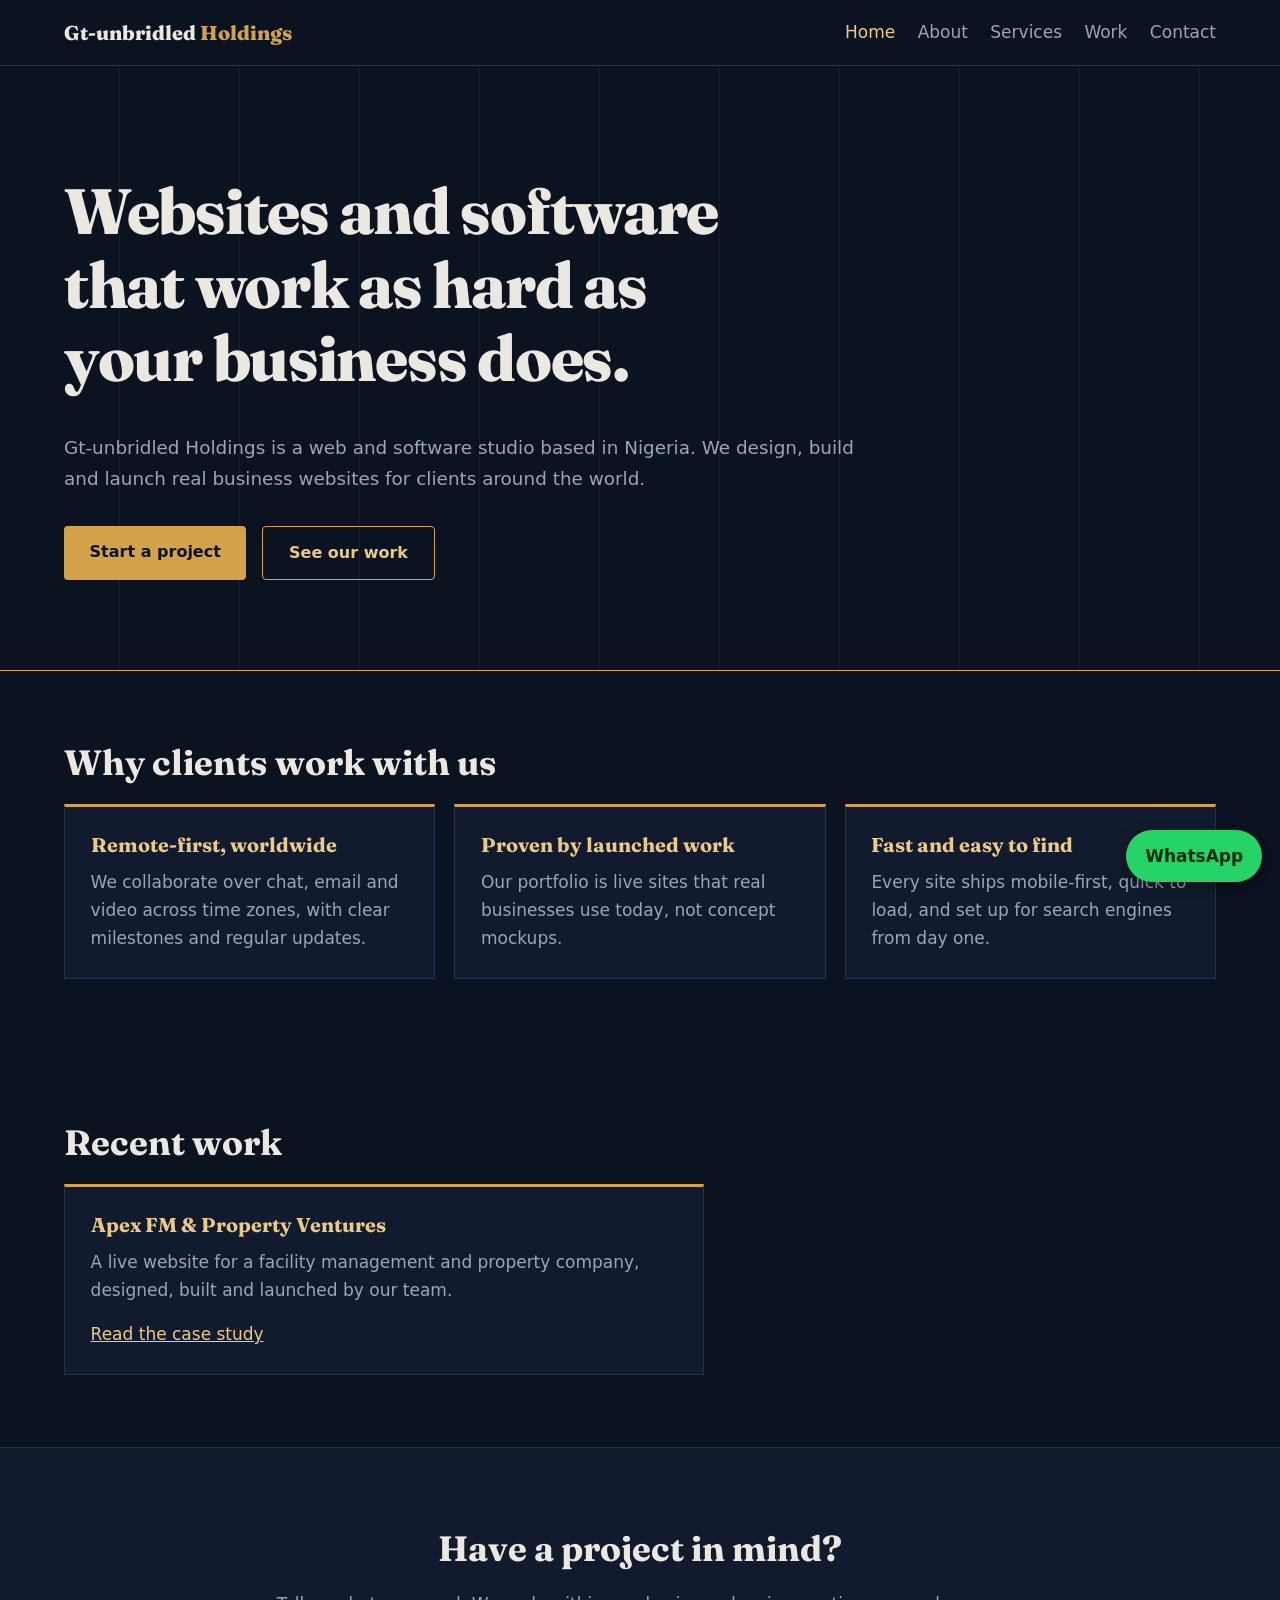
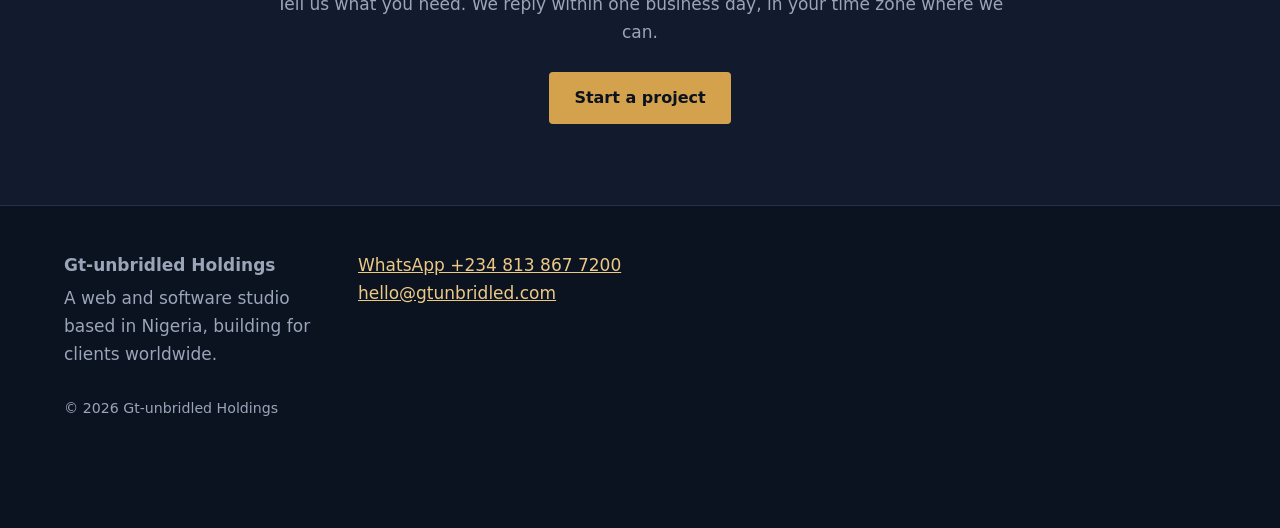
==== index.html @ 2d00f97f "Rename inde.html to index.html" ====
<!DOCTYPE html>
<html lang="en"><head><meta charset="utf-8"><meta name="viewport" content="width=device-width,initial-scale=1">
<title>Gt-unbridled Holdings | Web and Software Development Studio</title><meta name="description" content="We build fast, credible business websites and web apps for companies anywhere in the world. Based in Nigeria, working remotely with clients globally."><meta name="robots" content="index,follow">
<link rel="canonical" href="https://gtunbridled.com/">
<meta property="og:type" content="website"><meta property="og:site_name" content="Gt-unbridled Holdings"><meta property="og:title" content="Gt-unbridled Holdings | Web and Software Development Studio"><meta property="og:description" content="We build fast, credible business websites and web apps for companies anywhere in the world. Based in Nigeria, working remotely with clients globally."><meta property="og:url" content="https://gtunbridled.com/index.html"><meta name="twitter:card" content="summary">
<link rel="icon" href="favicon.svg" type="image/svg+xml">
<link rel="preconnect" href="https://fonts.googleapis.com"><link rel="preconnect" href="https://fonts.gstatic.com" crossorigin>
<link rel="stylesheet" href="https://fonts.googleapis.com/css2?family=Fraunces:opsz,wght@9..144,600;9..144,800&display=swap" media="print" onload="this.media='all'">
<link rel="stylesheet" href="style.css">
<script type="application/ld+json">{"@context":"https://schema.org","@type":"ProfessionalService","name":"Gt-unbridled Holdings","url":"https://gtunbridled.com/","description":"Web and software development studio based in Nigeria, serving clients worldwide.","areaServed":"Worldwide","telephone":"+234 813 867 7200","email":"hello@gtunbridled.com","address":{"@type":"PostalAddress","addressCountry":"NG"}}</script></head>
<body><header class="top"><a class="brand" href="index.html">Gt-unbridled <span>Holdings</span></a>
<button class="menu" aria-label="Menu" aria-expanded="false">Menu</button><nav><a href="index.html" aria-current=page>Home</a><a href="about.html">About</a><a href="services.html">Services</a><a href="work.html">Work</a><a href="contact.html">Contact</a></nav></header>
<main>
<section class="hero"><h1>Websites and software that work as hard as your business does.</h1>
<p>Gt-unbridled Holdings is a web and software studio based in Nigeria. We design, build and launch real business websites for clients around the world.</p>
<div class="row"><a class="btn" href="contact.html">Start a project</a><a class="btn ghost" href="work.html">See our work</a></div></section>
<section class="wrap"><h2>Why clients work with us</h2><div class="grid">
<div class="card"><h3>Remote-first, worldwide</h3><p>We collaborate over chat, email and video across time zones, with clear milestones and regular updates.</p></div>
<div class="card"><h3>Proven by launched work</h3><p>Our portfolio is live sites that real businesses use today, not concept mockups.</p></div>
<div class="card"><h3>Fast and easy to find</h3><p>Every site ships mobile-first, quick to load, and set up for search engines from day one.</p></div></div></section>
<section class="wrap"><h2>Recent work</h2><div class="card feat"><h3>Apex FM &amp; Property Ventures</h3><p>A live website for a facility management and property company, designed, built and launched by our team.</p><a href="work.html">Read the case study</a></div></section><section class="band"><h2>Have a project in mind?</h2><p>Tell us what you need. We reply within one business day, in your time zone where we can.</p><a class="btn" href="contact.html">Start a project</a></section></main>
<footer><div><strong>Gt-unbridled Holdings</strong><p>A web and software studio based in Nigeria, building for clients worldwide.</p></div>
<div><a href="https://wa.me/2348138677200">WhatsApp +234 813 867 7200</a><br><a href="mailto:hello@gtunbridled.com">hello@gtunbridled.com</a></div><small>&copy; 2026 Gt-unbridled Holdings</small></footer>
<a class="wa" href="https://wa.me/2348138677200" aria-label="Chat on WhatsApp">WhatsApp</a>
<script src="script.js" defer></script></body></html>
---- style.css ----
:root{--bg:#0b1220;--panel:#121b2e;--gold:#d4a24c;--gold2:#ecc987;--tx:#ebe8e1;--mu:#9ba5b8;--ln:#26324a}
*{box-sizing:border-box}html{scroll-behavior:smooth}
body{margin:0;background:var(--bg);color:var(--tx);font:17px/1.65 system-ui,-apple-system,"Segoe UI",Roboto,sans-serif}
h1,h2,h3{font-family:Fraunces,Georgia,serif;line-height:1.15;margin:0 0 .6em}
h1{font-size:clamp(2.2rem,6vw,4rem);font-weight:800;letter-spacing:-.02em}h2{font-size:clamp(1.6rem,3.5vw,2.2rem)}h3{font-size:1.25rem;color:var(--gold2)}
a{color:var(--gold2)}p{max-width:68ch}
.top{display:flex;align-items:center;justify-content:space-between;flex-wrap:wrap;padding:1rem 5vw;border-bottom:1px solid var(--ln);position:sticky;top:0;background:var(--bg);z-index:5}
.brand{font-family:Fraunces,Georgia,serif;font-weight:800;font-size:1.25rem;color:var(--tx);text-decoration:none}.brand span{color:var(--gold)}
nav a{color:var(--mu);text-decoration:none;margin-left:1.4rem}nav a:hover,nav a[aria-current]{color:var(--gold2)}
.menu{display:none;background:none;border:1px solid var(--ln);color:var(--tx);padding:.4rem .9rem;border-radius:6px;font:inherit}
.hero{padding:12vh 5vw 10vh;background:repeating-linear-gradient(90deg,transparent 0 119px,rgba(212,162,76,.08) 119px 120px);border-bottom:1px solid var(--gold)}
.hero h1{max-width:16ch}.hero p{font-size:1.15rem;color:var(--mu)}
.wrap{padding:8vh 5vw}.narrow{max-width:820px}
.row{display:flex;gap:1rem;flex-wrap:wrap;margin-top:2rem}
.btn{display:inline-block;background:var(--gold);color:#0b1220;font-weight:700;padding:.8rem 1.6rem;border:0;border-radius:4px;text-decoration:none;font-size:1rem;cursor:pointer}
.btn:hover{background:var(--gold2)}.ghost{background:none;color:var(--gold2);border:1px solid var(--gold)}.ghost:hover{background:rgba(212,162,76,.12)}
.grid{display:grid;grid-template-columns:repeat(auto-fit,minmax(250px,1fr));gap:1.2rem}
.card{background:var(--panel);border:1px solid var(--ln);border-top:3px solid var(--gold);padding:1.6rem}.card p{color:var(--mu);margin:0}
.feat{max-width:640px}.feat p{margin-bottom:1rem}
.band{text-align:center;padding:9vh 5vw;background:var(--panel);border-top:1px solid var(--ln)}.band p{margin:0 auto 1.6rem;color:var(--mu)}
ul{padding-left:1.2rem}li{margin:.4rem 0}.note{color:var(--mu);font-style:italic}
form{display:grid;gap:1.1rem;margin-top:2rem}label{display:grid;gap:.35rem;color:var(--mu);font-size:.95rem}
input,select,textarea{background:var(--panel);border:1px solid var(--ln);color:var(--tx);padding:.75rem;border-radius:4px;font:inherit}
input:focus,select:focus,textarea:focus,a:focus-visible,button:focus-visible{outline:2px solid var(--gold2);outline-offset:2px}
footer{display:grid;grid-template-columns:repeat(auto-fit,minmax(240px,1fr));gap:1.5rem;padding:5vh 5vw 12vh;border-top:1px solid var(--ln);color:var(--mu)}footer p{margin:.3rem 0}footer small{grid-column:1/-1}
.wa{position:fixed;right:1.1rem;bottom:1.1rem;background:#25d366;color:#062b14;font-weight:700;padding:.75rem 1.2rem;border-radius:999px;text-decoration:none;box-shadow:0 4px 14px rgba(0,0,0,.4);z-index:9}
@media(max-width:720px){.menu{display:block}nav{display:none;width:100%;padding-top:.8rem}nav.open{display:block}nav a{display:block;margin:0;padding:.6rem 0}}
@media(prefers-reduced-motion:reduce){html{scroll-behavior:auto}}
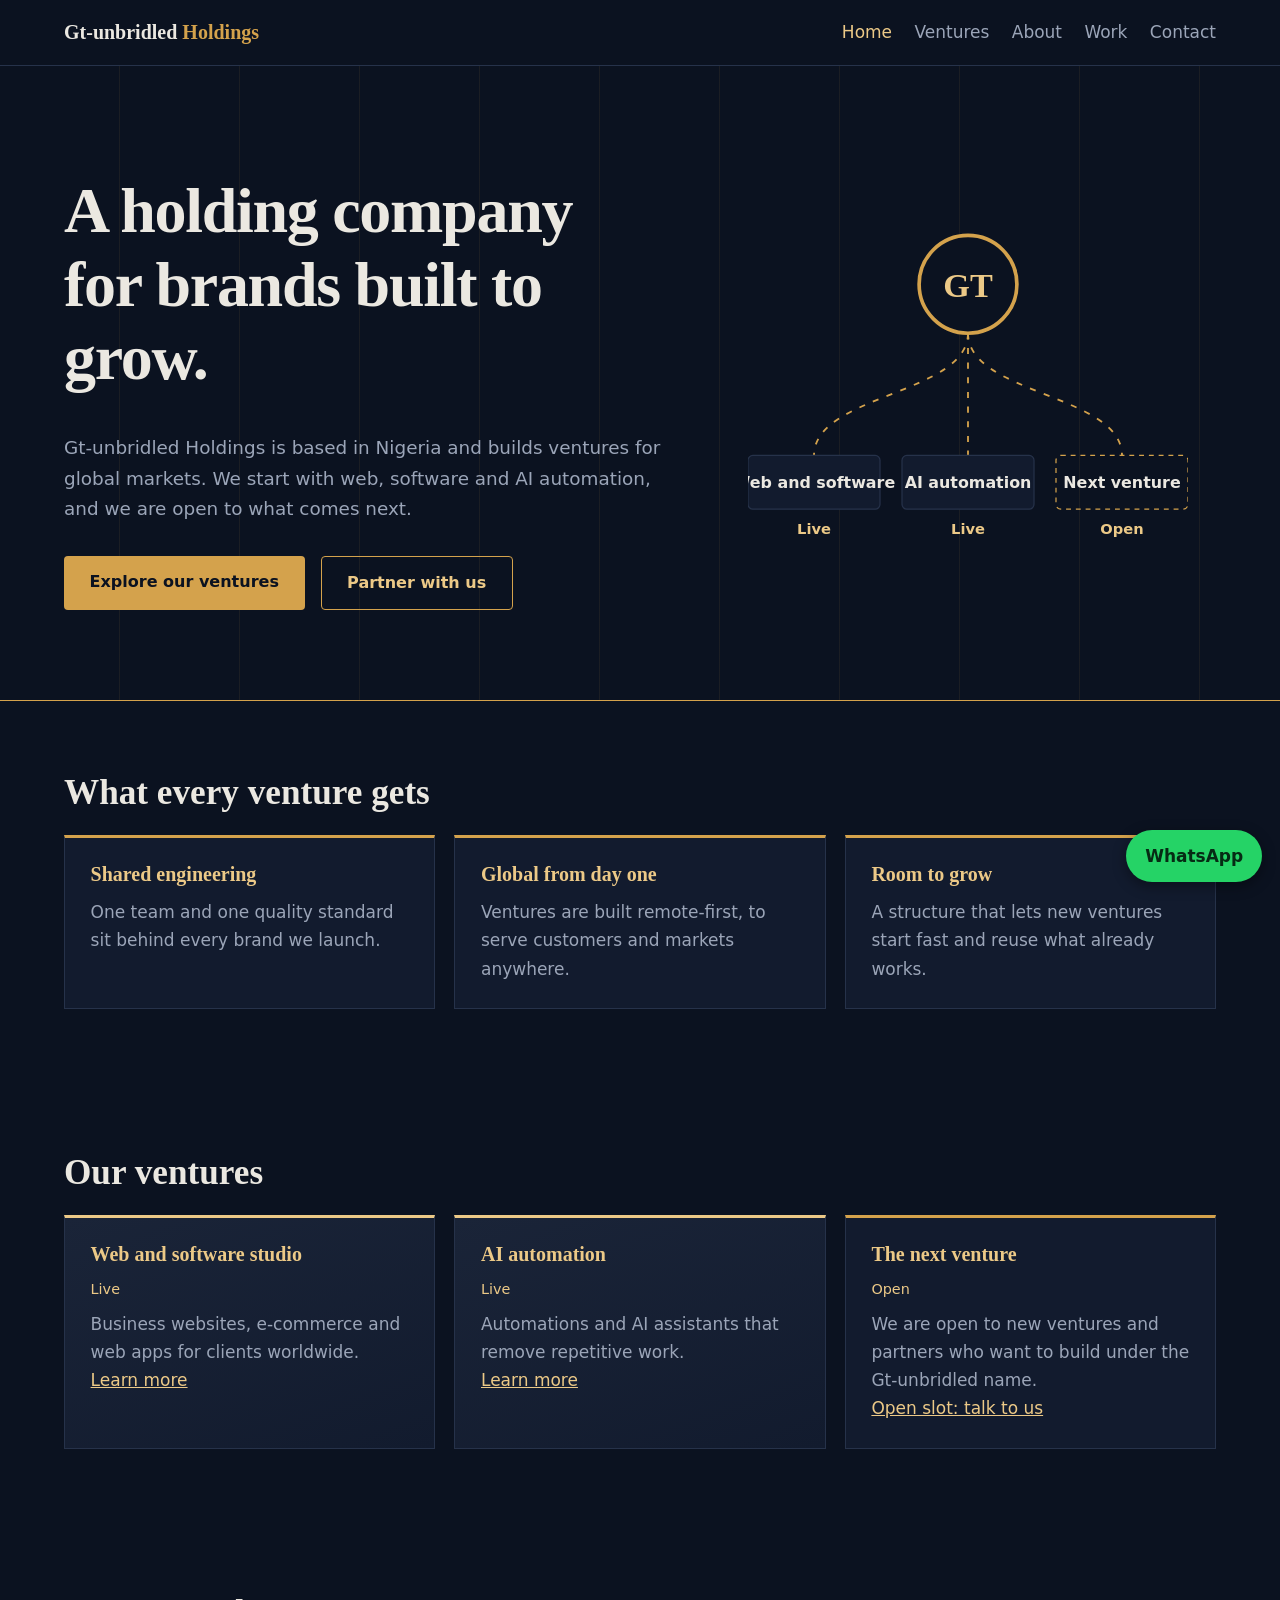
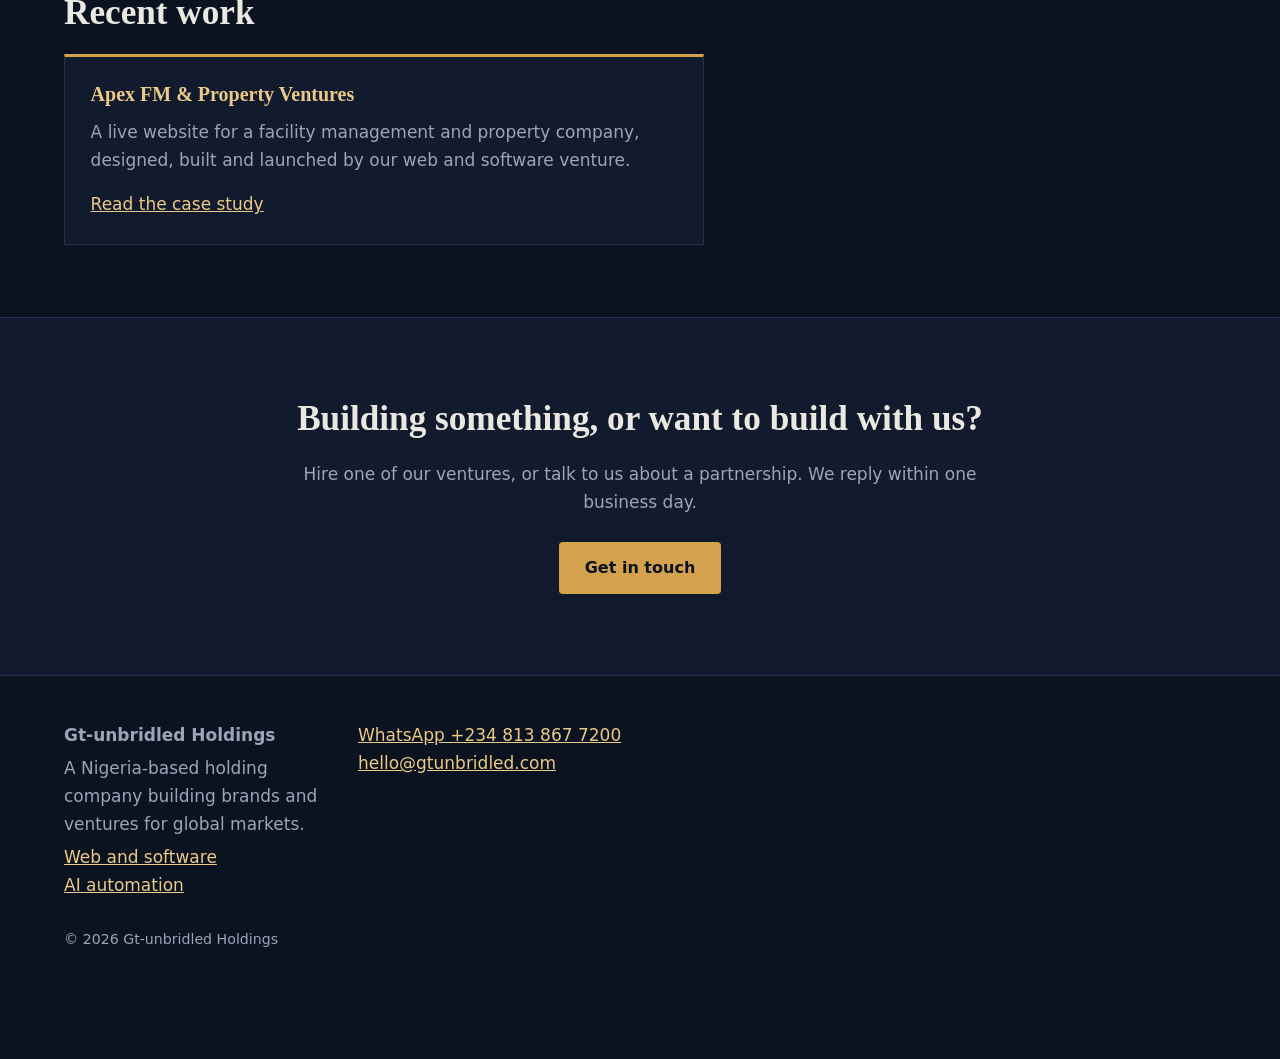
==== commit 0141fa24: "Add files via upload" ====
--- a/index.html
+++ b/index.html
@@ -1,25 +1,20 @@
 <!DOCTYPE html>
-<html lang="en"><head><meta charset="utf-8"><meta name="viewport" content="width=device-width,initial-scale=1">
-<title>Gt-unbridled Holdings | Web and Software Development Studio</title><meta name="description" content="We build fast, credible business websites and web apps for companies anywhere in the world. Based in Nigeria, working remotely with clients globally."><meta name="robots" content="index,follow">
+<html lang="en"><head><meta charset="utf-8"><meta name="viewport" content="width=device-width,initial-scale=1"><meta http-equiv="Content-Security-Policy" content="default-src 'self'; script-src 'self'; style-src 'self' 'unsafe-inline' https://fonts.googleapis.com; font-src https://fonts.gstatic.com; img-src 'self' data:; connect-src https://formspree.io; form-action https://formspree.io; base-uri 'self'">
+<title>Gt-unbridled Holdings | Holding Company Building Brands and Ventures</title><meta name="description" content="Gt-unbridled Holdings is a Nigeria-based holding company building brands and ventures for global markets, starting with web, software and AI automation."><meta name="robots" content="index,follow">
 <link rel="canonical" href="https://gtunbridled.com/">
-<meta property="og:type" content="website"><meta property="og:site_name" content="Gt-unbridled Holdings"><meta property="og:title" content="Gt-unbridled Holdings | Web and Software Development Studio"><meta property="og:description" content="We build fast, credible business websites and web apps for companies anywhere in the world. Based in Nigeria, working remotely with clients globally."><meta property="og:url" content="https://gtunbridled.com/index.html"><meta name="twitter:card" content="summary">
+<meta property="og:type" content="website"><meta property="og:site_name" content="Gt-unbridled Holdings"><meta property="og:title" content="Gt-unbridled Holdings | Holding Company Building Brands and Ventures"><meta property="og:description" content="Gt-unbridled Holdings is a Nigeria-based holding company building brands and ventures for global markets, starting with web, software and AI automation."><meta property="og:url" content="https://gtunbridled.com/index.html"><meta name="twitter:card" content="summary">
 <link rel="icon" href="favicon.svg" type="image/svg+xml">
 <link rel="preconnect" href="https://fonts.googleapis.com"><link rel="preconnect" href="https://fonts.gstatic.com" crossorigin>
-<link rel="stylesheet" href="https://fonts.googleapis.com/css2?family=Fraunces:opsz,wght@9..144,600;9..144,800&display=swap" media="print" onload="this.media='all'">
+<link rel="stylesheet" href="https://fonts.googleapis.com/css2?family=Fraunces:opsz,wght@9..144,600;9..144,800&display=swap">
 <link rel="stylesheet" href="style.css">
-<script type="application/ld+json">{"@context":"https://schema.org","@type":"ProfessionalService","name":"Gt-unbridled Holdings","url":"https://gtunbridled.com/","description":"Web and software development studio based in Nigeria, serving clients worldwide.","areaServed":"Worldwide","telephone":"+234 813 867 7200","email":"hello@gtunbridled.com","address":{"@type":"PostalAddress","addressCountry":"NG"}}</script></head>
-<body><header class="top"><a class="brand" href="index.html">Gt-unbridled <span>Holdings</span></a>
-<button class="menu" aria-label="Menu" aria-expanded="false">Menu</button><nav><a href="index.html" aria-current=page>Home</a><a href="about.html">About</a><a href="services.html">Services</a><a href="work.html">Work</a><a href="contact.html">Contact</a></nav></header>
-<main>
-<section class="hero"><h1>Websites and software that work as hard as your business does.</h1>
-<p>Gt-unbridled Holdings is a web and software studio based in Nigeria. We design, build and launch real business websites for clients around the world.</p>
-<div class="row"><a class="btn" href="contact.html">Start a project</a><a class="btn ghost" href="work.html">See our work</a></div></section>
-<section class="wrap"><h2>Why clients work with us</h2><div class="grid">
-<div class="card"><h3>Remote-first, worldwide</h3><p>We collaborate over chat, email and video across time zones, with clear milestones and regular updates.</p></div>
-<div class="card"><h3>Proven by launched work</h3><p>Our portfolio is live sites that real businesses use today, not concept mockups.</p></div>
-<div class="card"><h3>Fast and easy to find</h3><p>Every site ships mobile-first, quick to load, and set up for search engines from day one.</p></div></div></section>
-<section class="wrap"><h2>Recent work</h2><div class="card feat"><h3>Apex FM &amp; Property Ventures</h3><p>A live website for a facility management and property company, designed, built and launched by our team.</p><a href="work.html">Read the case study</a></div></section><section class="band"><h2>Have a project in mind?</h2><p>Tell us what you need. We reply within one business day, in your time zone where we can.</p><a class="btn" href="contact.html">Start a project</a></section></main>
-<footer><div><strong>Gt-unbridled Holdings</strong><p>A web and software studio based in Nigeria, building for clients worldwide.</p></div>
+<script type="application/ld+json">{"@context":"https://schema.org","@type":"Organization","name":"Gt-unbridled Holdings","url":"https://gtunbridled.com/","description":"Nigeria-based holding company building brands and ventures, starting with web, software and AI automation, serving clients worldwide.","areaServed":"Worldwide","telephone":"+234 813 867 7200","email":"hello@gtunbridled.com","address":{"@type":"PostalAddress","addressCountry":"NG"}}</script></head>
+<body><a class="skip" href="#m">Skip to content</a><header class="top"><a class="brand" href="index.html">Gt-unbridled <span>Holdings</span></a>
+<button class="menu" aria-label="Menu" aria-expanded="false">Menu</button><nav><a href="index.html" aria-current=page>Home</a><a href="ventures.html">Ventures</a><a href="about.html">About</a><a href="work.html">Work</a><a href="contact.html">Contact</a></nav></header>
+<main id="m"><section class="hero"><div><h1>A holding company for brands built to grow.</h1><p>Gt-unbridled Holdings is based in Nigeria and builds ventures for global markets. We start with web, software and AI automation, and we are open to what comes next.</p><div class="row"><a class="btn" href="ventures.html">Explore our ventures</a><a class="btn ghost" href="contact.html">Partner with us</a></div></div><svg class="flow" viewBox="0 0 360 296" role="img" aria-label="Diagram: Gt-unbridled Holdings at the top, with two live ventures, web and software and AI automation, and one open slot for the next venture"><path class="ln" d="M180 100 C180 150 54 150 54 200"/><path class="ln" d="M180 100 L180 200"/><path class="ln" d="M180 100 C180 150 306 150 306 200"/><rect class="nd" x="0" y="200" width="108" height="44" rx="4"/><text x="54" y="227" text-anchor="middle">Web and software</text><text class="st" x="54" y="264" text-anchor="middle">Live</text><rect class="nd" x="126" y="200" width="108" height="44" rx="4"/><text x="180" y="227" text-anchor="middle">AI automation</text><text class="st" x="180" y="264" text-anchor="middle">Live</text><rect class="nd open" x="252" y="200" width="108" height="44" rx="4"/><text x="306" y="227" text-anchor="middle">Next venture</text><text class="st" x="306" y="264" text-anchor="middle">Open</text><circle class="pulse" cx="180" cy="60" r="40"/><circle class="core" cx="180" cy="60" r="40"/><text class="ai" x="180" y="70" text-anchor="middle">GT</text></svg></section>
+<section class="wrap"><h2>What every venture gets</h2><div class="grid"><div class="card"><h3>Shared engineering</h3><p>One team and one quality standard sit behind every brand we launch.</p></div><div class="card"><h3>Global from day one</h3><p>Ventures are built remote-first, to serve customers and markets anywhere.</p></div><div class="card"><h3>Room to grow</h3><p>A structure that lets new ventures start fast and reuse what already works.</p></div></div></section>
+<section class="wrap"><h2>Our ventures</h2><div class="grid"><div class="card hot"><h3>Web and software studio</h3><p class="tag">Live</p><p>Business websites, e-commerce and web apps for clients worldwide.</p><p><a href="services.html">Learn more</a></p></div><div class="card hot"><h3>AI automation</h3><p class="tag">Live</p><p>Automations and AI assistants that remove repetitive work.</p><p><a href="ai-automation.html">Learn more</a></p></div><div class="card"><h3>The next venture</h3><p class="tag">Open</p><p>We are open to new ventures and partners who want to build under the Gt-unbridled name.</p><p><a href="contact.html">Open slot: talk to us</a></p></div></div></section>
+<section class="wrap"><h2>Recent work</h2><div class="card feat"><h3>Apex FM &amp; Property Ventures</h3><p>A live website for a facility management and property company, designed, built and launched by our web and software venture.</p><a href="work.html">Read the case study</a></div></section><section class="band"><h2>Building something, or want to build with us?</h2><p>Hire one of our ventures, or talk to us about a partnership. We reply within one business day.</p><a class="btn" href="contact.html">Get in touch</a></section></main>
+<footer><div><strong>Gt-unbridled Holdings</strong><p>A Nigeria-based holding company building brands and ventures for global markets.</p><p><a href="services.html">Web and software</a><br><a href="ai-automation.html">AI automation</a></p></div>
 <div><a href="https://wa.me/2348138677200">WhatsApp +234 813 867 7200</a><br><a href="mailto:hello@gtunbridled.com">hello@gtunbridled.com</a></div><small>&copy; 2026 Gt-unbridled Holdings</small></footer>
 <a class="wa" href="https://wa.me/2348138677200" aria-label="Chat on WhatsApp">WhatsApp</a>
-<script src="script.js" defer></script></body></html>
+<script src="script.js" defer></script></body></html>
--- a/style.css
+++ b/style.css
@@ -26,3 +26,17 @@
 .wa{position:fixed;right:1.1rem;bottom:1.1rem;background:#25d366;color:#062b14;font-weight:700;padding:.75rem 1.2rem;border-radius:999px;text-decoration:none;box-shadow:0 4px 14px rgba(0,0,0,.4);z-index:9}
 @media(max-width:720px){.menu{display:block}nav{display:none;width:100%;padding-top:.8rem}nav.open{display:block}nav a{display:block;margin:0;padding:.6rem 0}}
 @media(prefers-reduced-motion:reduce){html{scroll-behavior:auto}}
+
+.skip{position:absolute;left:-9999px;top:0;background:var(--gold);color:#0b1220;padding:.6rem 1rem;z-index:20}.skip:focus{left:0}
+.hp{position:absolute;left:-9999px}.lead{font-size:1.15rem;color:var(--mu);margin-bottom:2rem}
+.hero{display:grid;grid-template-columns:1.1fr .9fr;gap:3rem;align-items:center}
+.flow{width:100%;max-width:440px;justify-self:center}.flow text{fill:var(--tx);font:600 13px system-ui,sans-serif}.flow .ai{font:800 28px Fraunces,Georgia,serif;fill:var(--gold2)}
+.nd{fill:var(--panel);stroke:var(--ln)}.core{fill:var(--bg);stroke:var(--gold);stroke-width:3}.pulse{fill:rgba(212,162,76,.25);transform-box:fill-box;transform-origin:center;animation:pulse 3s ease-out infinite}
+.ln{fill:none;stroke:var(--gold);stroke-width:1.5;stroke-dasharray:5 7;animation:flow 1.4s linear infinite}
+@keyframes flow{to{stroke-dashoffset:-24}}@keyframes pulse{from{transform:scale(1);opacity:.9}to{transform:scale(1.7);opacity:0}}
+.hot{border-top-color:var(--gold2);background:linear-gradient(160deg,#1a2438,var(--panel))}
+.cg{display:grid;grid-template-columns:repeat(auto-fit,minmax(150px,1fr));gap:1rem;margin:1rem 0}.calc #o{color:var(--gold2);font-size:1.2rem;font-weight:600;margin:1rem 0}
+.steps{padding-left:1.3rem}.steps li{margin:.8rem 0;padding-left:.4rem}
+@media(max-width:860px){.hero{grid-template-columns:1fr}}
+@media(prefers-reduced-motion:reduce){.ln,.pulse{animation:none}}
+.nd.open{stroke:var(--gold);stroke-dasharray:4 4;fill:none}.flow .st{fill:var(--gold2);font:600 12px system-ui,sans-serif}.tag{color:var(--gold2)!important;font-size:.9rem;margin:0 0 .5rem!important}
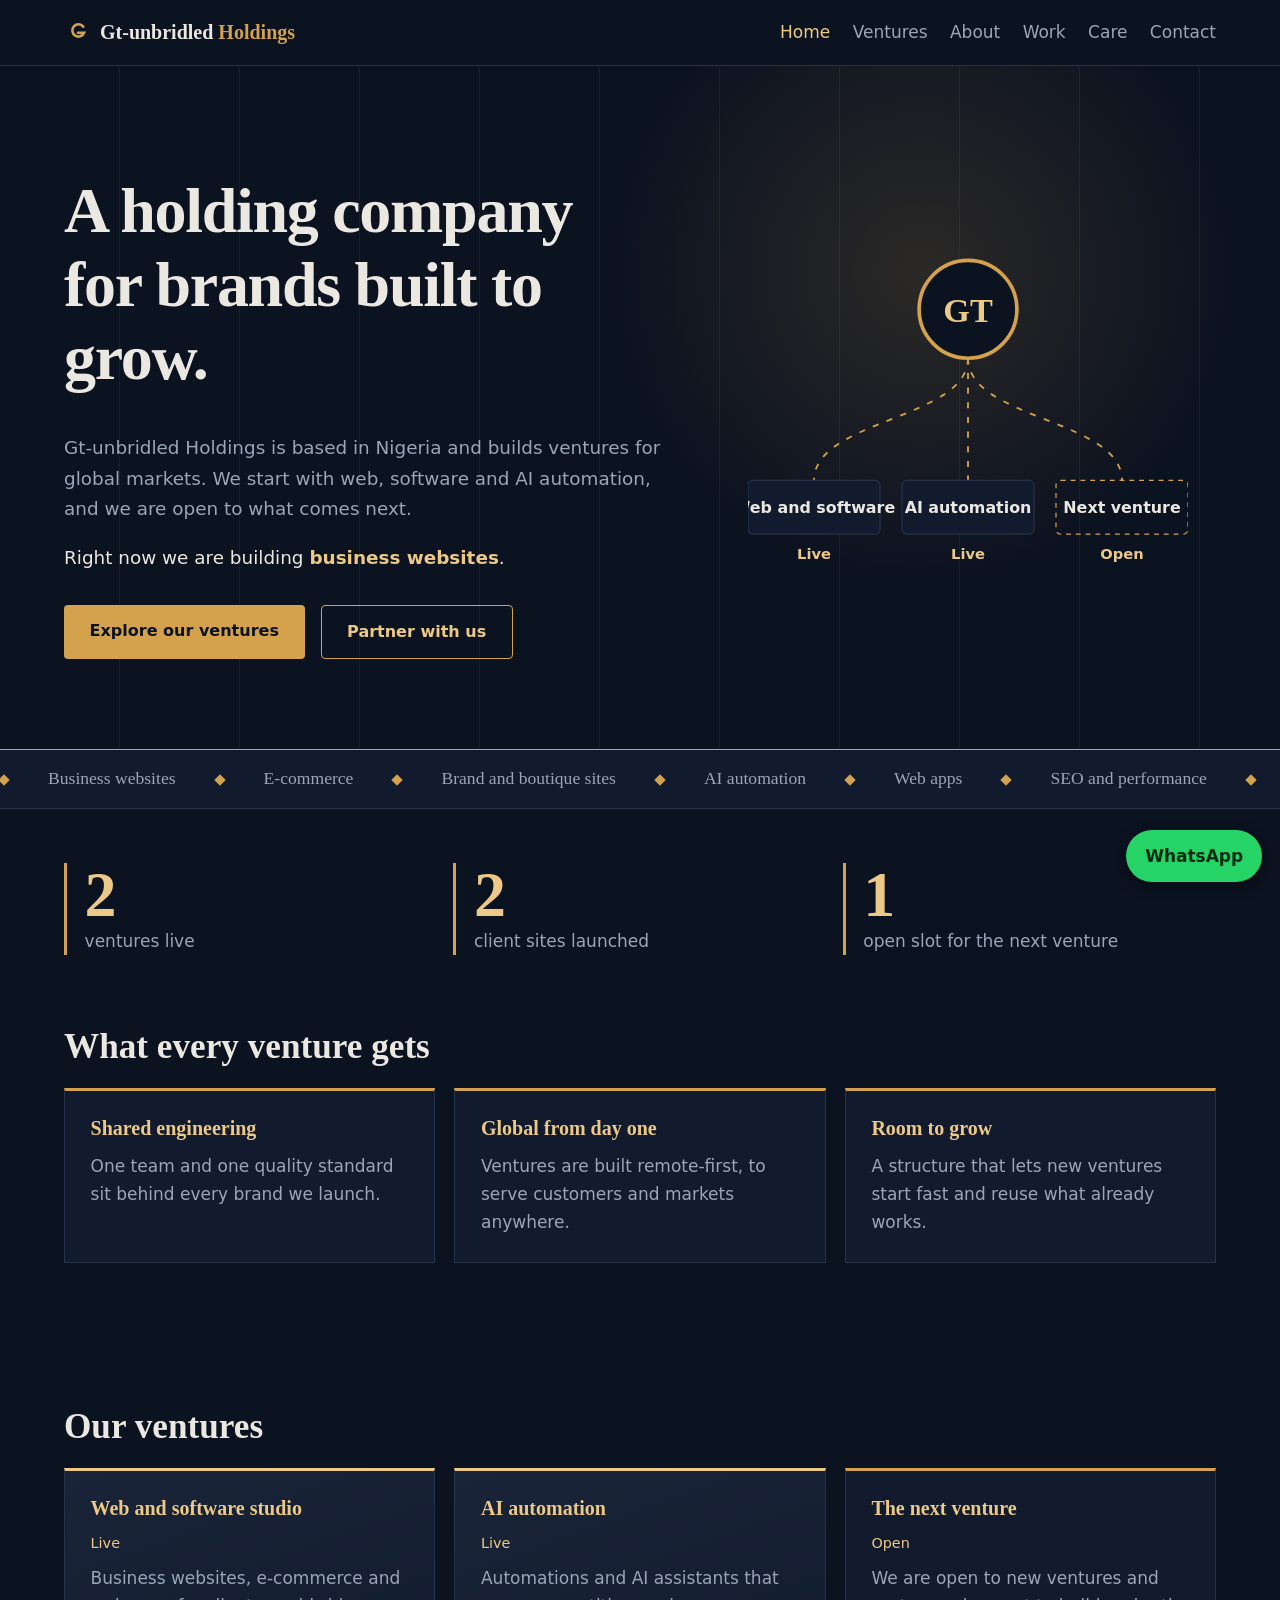
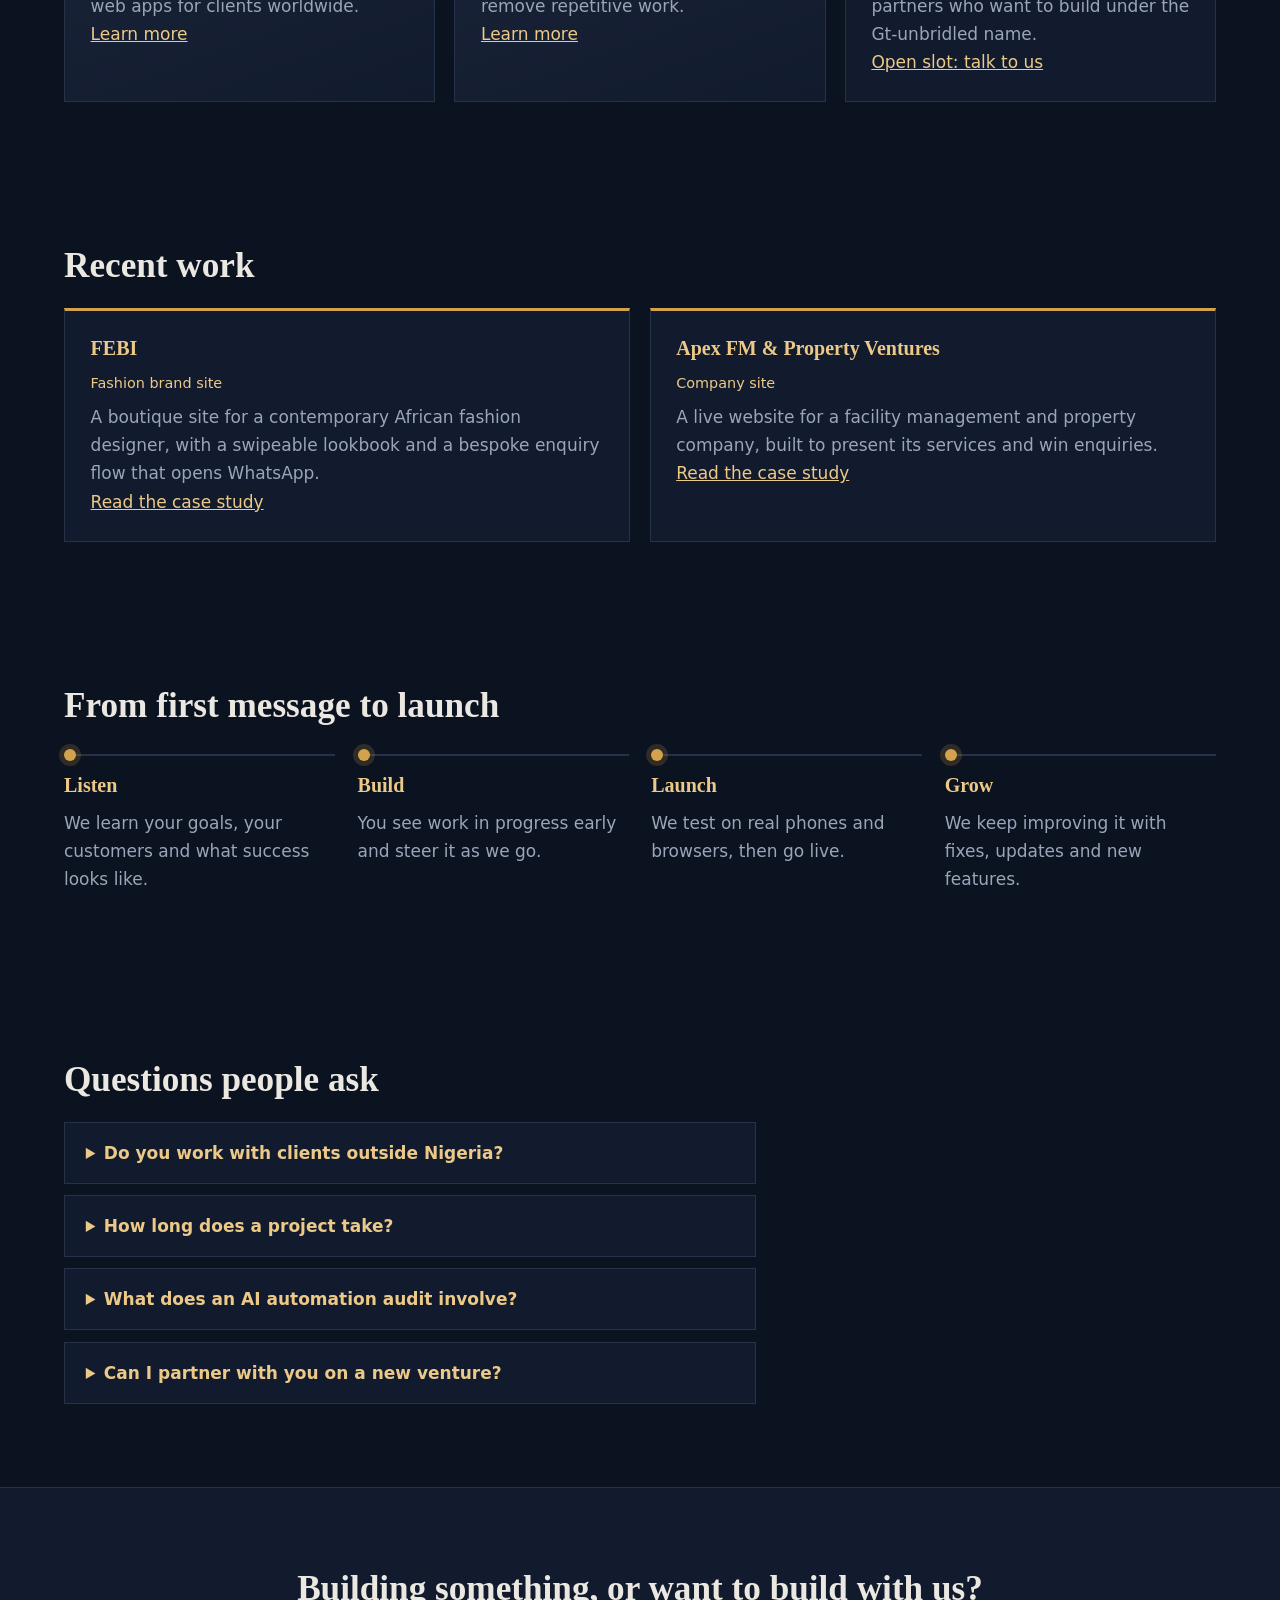
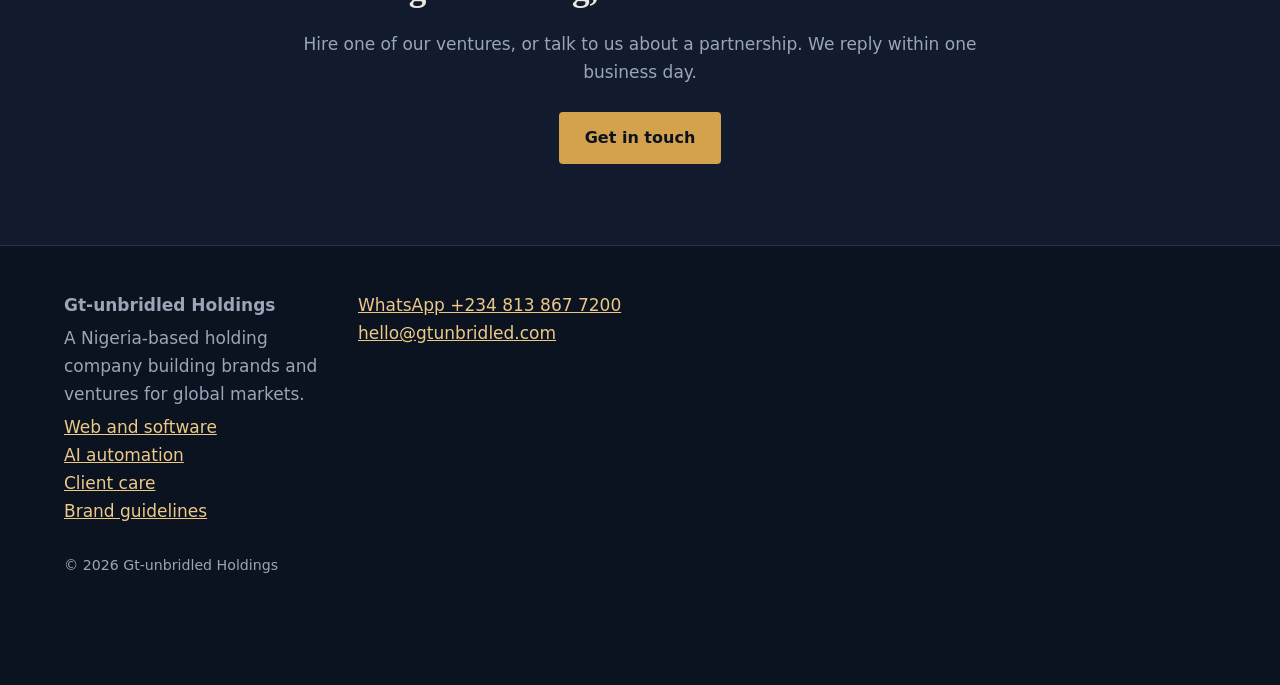
==== commit 38976eef: "Add files via upload" ====
--- a/index.html
+++ b/index.html
@@ -2,19 +2,24 @@
 <html lang="en"><head><meta charset="utf-8"><meta name="viewport" content="width=device-width,initial-scale=1"><meta http-equiv="Content-Security-Policy" content="default-src 'self'; script-src 'self'; style-src 'self' 'unsafe-inline' https://fonts.googleapis.com; font-src https://fonts.gstatic.com; img-src 'self' data:; connect-src https://formspree.io; form-action https://formspree.io; base-uri 'self'">
 <title>Gt-unbridled Holdings | Holding Company Building Brands and Ventures</title><meta name="description" content="Gt-unbridled Holdings is a Nigeria-based holding company building brands and ventures for global markets, starting with web, software and AI automation."><meta name="robots" content="index,follow">
 <link rel="canonical" href="https://gtunbridled.com/">
-<meta property="og:type" content="website"><meta property="og:site_name" content="Gt-unbridled Holdings"><meta property="og:title" content="Gt-unbridled Holdings | Holding Company Building Brands and Ventures"><meta property="og:description" content="Gt-unbridled Holdings is a Nigeria-based holding company building brands and ventures for global markets, starting with web, software and AI automation."><meta property="og:url" content="https://gtunbridled.com/index.html"><meta name="twitter:card" content="summary">
+<meta property="og:type" content="website"><meta property="og:site_name" content="Gt-unbridled Holdings"><meta property="og:title" content="Gt-unbridled Holdings | Holding Company Building Brands and Ventures"><meta property="og:description" content="Gt-unbridled Holdings is a Nigeria-based holding company building brands and ventures for global markets, starting with web, software and AI automation."><meta property="og:url" content="https://gtunbridled.com/index.html"><meta property="og:image" content="https://gtunbridled.com/og-image.png"><meta name="twitter:card" content="summary_large_image"><meta name="theme-color" content="#0b1220"><link rel="manifest" href="manifest.webmanifest">
 <link rel="icon" href="favicon.svg" type="image/svg+xml">
 <link rel="preconnect" href="https://fonts.googleapis.com"><link rel="preconnect" href="https://fonts.gstatic.com" crossorigin>
 <link rel="stylesheet" href="https://fonts.googleapis.com/css2?family=Fraunces:opsz,wght@9..144,600;9..144,800&display=swap">
 <link rel="stylesheet" href="style.css">
-<script type="application/ld+json">{"@context":"https://schema.org","@type":"Organization","name":"Gt-unbridled Holdings","url":"https://gtunbridled.com/","description":"Nigeria-based holding company building brands and ventures, starting with web, software and AI automation, serving clients worldwide.","areaServed":"Worldwide","telephone":"+234 813 867 7200","email":"hello@gtunbridled.com","address":{"@type":"PostalAddress","addressCountry":"NG"}}</script></head>
-<body><a class="skip" href="#m">Skip to content</a><header class="top"><a class="brand" href="index.html">Gt-unbridled <span>Holdings</span></a>
-<button class="menu" aria-label="Menu" aria-expanded="false">Menu</button><nav><a href="index.html" aria-current=page>Home</a><a href="ventures.html">Ventures</a><a href="about.html">About</a><a href="work.html">Work</a><a href="contact.html">Contact</a></nav></header>
-<main id="m"><section class="hero"><div><h1>A holding company for brands built to grow.</h1><p>Gt-unbridled Holdings is based in Nigeria and builds ventures for global markets. We start with web, software and AI automation, and we are open to what comes next.</p><div class="row"><a class="btn" href="ventures.html">Explore our ventures</a><a class="btn ghost" href="contact.html">Partner with us</a></div></div><svg class="flow" viewBox="0 0 360 296" role="img" aria-label="Diagram: Gt-unbridled Holdings at the top, with two live ventures, web and software and AI automation, and one open slot for the next venture"><path class="ln" d="M180 100 C180 150 54 150 54 200"/><path class="ln" d="M180 100 L180 200"/><path class="ln" d="M180 100 C180 150 306 150 306 200"/><rect class="nd" x="0" y="200" width="108" height="44" rx="4"/><text x="54" y="227" text-anchor="middle">Web and software</text><text class="st" x="54" y="264" text-anchor="middle">Live</text><rect class="nd" x="126" y="200" width="108" height="44" rx="4"/><text x="180" y="227" text-anchor="middle">AI automation</text><text class="st" x="180" y="264" text-anchor="middle">Live</text><rect class="nd open" x="252" y="200" width="108" height="44" rx="4"/><text x="306" y="227" text-anchor="middle">Next venture</text><text class="st" x="306" y="264" text-anchor="middle">Open</text><circle class="pulse" cx="180" cy="60" r="40"/><circle class="core" cx="180" cy="60" r="40"/><text class="ai" x="180" y="70" text-anchor="middle">GT</text></svg></section>
-<section class="wrap"><h2>What every venture gets</h2><div class="grid"><div class="card"><h3>Shared engineering</h3><p>One team and one quality standard sit behind every brand we launch.</p></div><div class="card"><h3>Global from day one</h3><p>Ventures are built remote-first, to serve customers and markets anywhere.</p></div><div class="card"><h3>Room to grow</h3><p>A structure that lets new ventures start fast and reuse what already works.</p></div></div></section>
+<script type="application/ld+json">{"@context":"https://schema.org","@type":"Organization","logo":"https://gtunbridled.com/logo-mark.svg","name":"Gt-unbridled Holdings","url":"https://gtunbridled.com/","description":"Nigeria-based holding company building brands and ventures, starting with web, software and AI automation, serving clients worldwide.","areaServed":"Worldwide","telephone":"+234 813 867 7200","email":"hello@gtunbridled.com","address":{"@type":"PostalAddress","addressCountry":"NG"}}</script></head>
+<body><div class="bar" id="bar"></div><a class="skip" href="#m">Skip to content</a><header class="top"><a class="brand" href="index.html"><svg class="lg" viewBox="0 0 64 64" aria-hidden="true"><path d="M44 22a14 14 0 1 0 2 14H32" fill="none" stroke="#d4a24c" stroke-width="6" stroke-linecap="round"/></svg>Gt-unbridled <span>Holdings</span></a>
+<button class="menu" aria-label="Menu" aria-expanded="false">Menu</button><nav><a href="index.html" aria-current=page>Home</a><a href="ventures.html">Ventures</a><a href="about.html">About</a><a href="work.html">Work</a><a href="care.html">Care</a><a href="contact.html">Contact</a></nav></header>
+<main id="m"><section class="hero"><div><h1>A holding company for brands built to grow.</h1><p>Gt-unbridled Holdings is based in Nigeria and builds ventures for global markets. We start with web, software and AI automation, and we are open to what comes next.</p><p class="rot">Right now we are building <b id="rot">business websites</b>.</p><div class="row"><a class="btn" href="ventures.html">Explore our ventures</a><a class="btn ghost" href="contact.html">Partner with us</a></div></div><svg class="flow" viewBox="0 0 360 296" role="img" aria-label="Diagram: Gt-unbridled Holdings at the top, with two live ventures, web and software and AI automation, and one open slot for the next venture"><path class="ln" d="M180 100 C180 150 54 150 54 200"/><path class="ln" d="M180 100 L180 200"/><path class="ln" d="M180 100 C180 150 306 150 306 200"/><rect class="nd" x="0" y="200" width="108" height="44" rx="4"/><text x="54" y="227" text-anchor="middle">Web and software</text><text class="st" x="54" y="264" text-anchor="middle">Live</text><rect class="nd" x="126" y="200" width="108" height="44" rx="4"/><text x="180" y="227" text-anchor="middle">AI automation</text><text class="st" x="180" y="264" text-anchor="middle">Live</text><rect class="nd open" x="252" y="200" width="108" height="44" rx="4"/><text x="306" y="227" text-anchor="middle">Next venture</text><text class="st" x="306" y="264" text-anchor="middle">Open</text><circle class="pulse" cx="180" cy="60" r="40"/><circle class="core" cx="180" cy="60" r="40"/><text class="ai" x="180" y="70" text-anchor="middle">GT</text></svg></section><div class="mq" aria-hidden="true"><div class="mt"><span>Business websites</span><span>E-commerce</span><span>Brand and boutique sites</span><span>AI automation</span><span>Web apps</span><span>SEO and performance</span><span>Integrations</span><span>Partnerships</span><span>Business websites</span><span>E-commerce</span><span>Brand and boutique sites</span><span>AI automation</span><span>Web apps</span><span>SEO and performance</span><span>Integrations</span><span>Partnerships</span></div></div>
+<section class="stats"><div><b data-n="2">2</b><span>ventures live</span></div><div><b data-n="2">2</b><span>client sites launched</span></div><div><b data-n="1">1</b><span>open slot for the next venture</span></div></section><section class="wrap"><h2>What every venture gets</h2><div class="grid"><div class="card"><h3>Shared engineering</h3><p>One team and one quality standard sit behind every brand we launch.</p></div><div class="card"><h3>Global from day one</h3><p>Ventures are built remote-first, to serve customers and markets anywhere.</p></div><div class="card"><h3>Room to grow</h3><p>A structure that lets new ventures start fast and reuse what already works.</p></div></div></section>
 <section class="wrap"><h2>Our ventures</h2><div class="grid"><div class="card hot"><h3>Web and software studio</h3><p class="tag">Live</p><p>Business websites, e-commerce and web apps for clients worldwide.</p><p><a href="services.html">Learn more</a></p></div><div class="card hot"><h3>AI automation</h3><p class="tag">Live</p><p>Automations and AI assistants that remove repetitive work.</p><p><a href="ai-automation.html">Learn more</a></p></div><div class="card"><h3>The next venture</h3><p class="tag">Open</p><p>We are open to new ventures and partners who want to build under the Gt-unbridled name.</p><p><a href="contact.html">Open slot: talk to us</a></p></div></div></section>
-<section class="wrap"><h2>Recent work</h2><div class="card feat"><h3>Apex FM &amp; Property Ventures</h3><p>A live website for a facility management and property company, designed, built and launched by our web and software venture.</p><a href="work.html">Read the case study</a></div></section><section class="band"><h2>Building something, or want to build with us?</h2><p>Hire one of our ventures, or talk to us about a partnership. We reply within one business day.</p><a class="btn" href="contact.html">Get in touch</a></section></main>
-<footer><div><strong>Gt-unbridled Holdings</strong><p>A Nigeria-based holding company building brands and ventures for global markets.</p><p><a href="services.html">Web and software</a><br><a href="ai-automation.html">AI automation</a></p></div>
+<section class="wrap"><h2>Recent work</h2><div class="grid"><div class="card"><h3>FEBI</h3><p class="tag">Fashion brand site</p><p>A boutique site for a contemporary African fashion designer, with a swipeable lookbook and a bespoke enquiry flow that opens WhatsApp.</p><p><a href="work.html">Read the case study</a></p></div><div class="card"><h3>Apex FM &amp; Property Ventures</h3><p class="tag">Company site</p><p>A live website for a facility management and property company, built to present its services and win enquiries.</p><p><a href="work.html">Read the case study</a></p></div></div></section><section class="wrap"><h2>From first message to launch</h2><ol class="tl"><li><h3>Listen</h3><p>We learn your goals, your customers and what success looks like.</p></li><li><h3>Build</h3><p>You see work in progress early and steer it as we go.</p></li><li><h3>Launch</h3><p>We test on real phones and browsers, then go live.</p></li><li><h3>Grow</h3><p>We keep improving it with fixes, updates and new features.</p></li></ol></section>
+<section class="wrap narrow faq"><h2>Questions people ask</h2>
+<details><summary>Do you work with clients outside Nigeria?</summary><p>Yes. We work remotely, agree a meeting window in your time zone, and quote in USD by default.</p></details>
+<details><summary>How long does a project take?</summary><p>It depends on scope. We agree milestones and dates before work starts, so you always know what comes next.</p></details>
+<details><summary>What does an AI automation audit involve?</summary><p>We map one workflow, measure where the time goes, and show you a working prototype on your real data before you commit further.</p></details>
+<details><summary>Can I partner with you on a new venture?</summary><p>Yes. We are open to new ventures and partners. Send us a message with your idea and we will reply within one business day.</p></details></section><section class="band"><h2>Building something, or want to build with us?</h2><p>Hire one of our ventures, or talk to us about a partnership. We reply within one business day.</p><a class="btn" href="contact.html">Get in touch</a></section></main>
+<footer><div><strong>Gt-unbridled Holdings</strong><p>A Nigeria-based holding company building brands and ventures for global markets.</p><p><a href="services.html">Web and software</a><br><a href="ai-automation.html">AI automation</a><br><a href="care.html">Client care</a><br><a href="brand.html">Brand guidelines</a></p></div>
 <div><a href="https://wa.me/2348138677200">WhatsApp +234 813 867 7200</a><br><a href="mailto:hello@gtunbridled.com">hello@gtunbridled.com</a></div><small>&copy; 2026 Gt-unbridled Holdings</small></footer>
 <a class="wa" href="https://wa.me/2348138677200" aria-label="Chat on WhatsApp">WhatsApp</a>
 <script src="script.js" defer></script></body></html>
--- a/style.css
+++ b/style.css
@@ -40,3 +40,34 @@
 @media(max-width:860px){.hero{grid-template-columns:1fr}}
 @media(prefers-reduced-motion:reduce){.ln,.pulse{animation:none}}
 .nd.open{stroke:var(--gold);stroke-dasharray:4 4;fill:none}.flow .st{fill:var(--gold2);font:600 12px system-ui,sans-serif}.tag{color:var(--gold2)!important;font-size:.9rem;margin:0 0 .5rem!important}
+
+.bar{position:fixed;top:0;left:0;height:3px;width:0;background:linear-gradient(90deg,var(--gold),var(--gold2));z-index:30}
+.hero{background:radial-gradient(520px circle at var(--hx,72%) var(--hy,30%),rgba(212,162,76,.16),transparent 60%),repeating-linear-gradient(90deg,transparent 0 119px,rgba(212,162,76,.08) 119px 120px)}
+.hero>div>*{animation:up .8s both}.hero>div>*:nth-child(2){animation-delay:.15s}.hero>div>*:nth-child(3){animation-delay:.3s}.hero>div>*:nth-child(4){animation-delay:.45s}.flow{animation:up 1s .3s both}
+@keyframes up{from{opacity:0;transform:translateY(18px)}}
+.rot{color:var(--tx)!important}.rot b{display:inline-block;color:var(--gold2);transition:opacity .35s,transform .35s}.rot b.out{opacity:0;transform:translateY(8px)}
+.mq{overflow:hidden;border-bottom:1px solid var(--ln);background:var(--panel);padding:.9rem 0}.mt{display:flex;gap:2.5rem;width:max-content;animation:mq 38s linear infinite}
+.mt span{white-space:nowrap;color:var(--mu);font-family:Fraunces,Georgia,serif;font-size:1.1rem}.mt span:before{content:"";display:inline-block;width:8px;height:8px;background:var(--gold);transform:rotate(45deg);margin-right:2.5rem}
+@keyframes mq{to{transform:translateX(-50%)}}
+.stats{display:grid;grid-template-columns:repeat(auto-fit,minmax(200px,1fr));gap:1rem;padding:6vh 5vw 0}.stats div{border-left:3px solid var(--gold);padding-left:1.1rem}
+.stats b{display:block;font:800 clamp(2.6rem,6vw,4rem)/1 Fraunces,Georgia,serif;color:var(--gold2)}.stats span{color:var(--mu)}
+.card{position:relative;overflow:hidden;transition:transform .25s,border-color .25s}.card:hover{transform:translateY(-4px);border-color:var(--gold)}
+.card:before{content:"";position:absolute;inset:0;background:radial-gradient(280px circle at var(--mx,50%) var(--my,0),rgba(212,162,76,.18),transparent 70%);opacity:0;transition:opacity .3s;pointer-events:none}.card:hover:before{opacity:1}
+.rv{opacity:0;transform:translateY(24px);transition:opacity .7s,transform .7s}.rv.in{opacity:1;transform:none}
+.tl{list-style:none;padding:0;display:grid;grid-template-columns:repeat(auto-fit,minmax(200px,1fr));gap:1.4rem}.tl li{border-top:2px solid var(--ln);padding-top:1.1rem;position:relative}.tl li:before{content:"";position:absolute;top:-7px;left:0;width:12px;height:12px;border-radius:50%;background:var(--gold);box-shadow:0 0 0 5px rgba(212,162,76,.18)}.tl p{color:var(--mu);margin:0}
+.faq details{background:var(--panel);border:1px solid var(--ln);margin:.7rem 0;padding:1rem 1.3rem}.faq summary{cursor:pointer;font-weight:600;color:var(--gold2)}.faq details[open]{border-color:var(--gold)}.faq p{margin:.8rem 0 0;color:var(--mu)}
+.case{display:grid;grid-template-columns:1fr 1fr;gap:3rem;align-items:center}.rev .mock{order:2}
+.mock{border:1px solid var(--ln);border-radius:8px;overflow:hidden;box-shadow:0 20px 50px rgba(0,0,0,.45);transition:transform .4s}.mock:hover{transform:perspective(900px) rotateY(-4deg) rotateX(2deg) scale(1.02)}
+.mb{display:flex;align-items:center;gap:.4rem;background:#0e1626;padding:.6rem .9rem;color:var(--mu);font-size:.8rem}.mb i{width:10px;height:10px;border-radius:50%;background:var(--ln)}.mb span{margin-left:.6rem}
+.mv{aspect-ratio:16/10;display:flex;flex-direction:column;align-items:center;justify-content:center;text-align:center}.mv strong{font:800 clamp(2.4rem,6vw,3.6rem)/1 Fraunces,Georgia,serif;letter-spacing:.04em}.mv em{color:var(--gold2);margin-top:.5rem}
+.m1 .mv{background:linear-gradient(135deg,#2c1427,#6b3a2e 60%,#d4a24c)}.m2 .mv{background:linear-gradient(135deg,#0c2530,#1d4a57 60%,#c9973f)}
+@media(max-width:860px){.case{grid-template-columns:1fr}.rev .mock{order:0}}
+@media(prefers-reduced-motion:reduce){.mt,.hero>div>*,.flow{animation:none}.rv{opacity:1;transform:none}.mock:hover,.card:hover{transform:none}}
+
+.lg{height:28px;width:28px;vertical-align:-6px;margin-right:.5rem}
+.wiz{display:grid;gap:1.2rem}.wiz fieldset{border:0;padding:0;margin:0;display:grid;gap:1rem}.wiz [hidden]{display:none!important}.wiz legend{font:700 1.4rem Fraunces,Georgia,serif;margin-bottom:1rem;padding:0}
+.dots{display:flex;gap:.6rem;list-style:none;padding:0;margin:0;flex-wrap:wrap}.dots li{border:1px solid var(--ln);color:var(--mu);padding:.3rem .9rem;border-radius:999px;font-size:.9rem}.dots li.on{border-color:var(--gold);color:var(--gold2);background:rgba(212,162,76,.1)}
+.pills{display:flex;flex-wrap:wrap;gap:.7rem}.pill{display:block;cursor:pointer}.pill input{position:absolute;opacity:0}.pill{border:1px solid var(--ln);background:var(--panel);color:var(--tx);padding:.7rem 1.1rem;border-radius:999px;transition:.2s}.pill:hover{border-color:var(--gold)}.pill:has(input:checked){background:var(--gold);color:#0b1220;border-color:var(--gold);font-weight:600}.pill:has(input:focus-visible){outline:2px solid var(--gold2);outline-offset:2px}
+.logos{display:grid;grid-template-columns:repeat(auto-fit,minmax(280px,1fr));gap:1rem;margin-bottom:1.5rem}.lp{padding:3rem 1.5rem;display:grid;place-items:center;border:1px solid var(--ln)}.lp.lt{background:#ebe8e1}.lp img{max-width:100%;height:auto}
+.sws{display:grid;grid-template-columns:repeat(auto-fit,minmax(180px,1fr));gap:1rem}.sw{all:unset;cursor:pointer;display:grid;gap:.2rem;background:var(--panel);border:1px solid var(--ln);padding:1rem;transition:transform .2s,border-color .2s}.sw:hover,.sw:focus-visible{border-color:var(--gold);transform:translateY(-3px)}
+.sw i{display:block;height:64px;background:var(--c);border:1px solid var(--ln);margin-bottom:.5rem}.sw span{color:var(--gold2);font-family:ui-monospace,monospace}.sw small{color:var(--mu)}.spec{font:800 1.8rem/1.2 Fraunces,Georgia,serif;color:var(--tx)!important}
